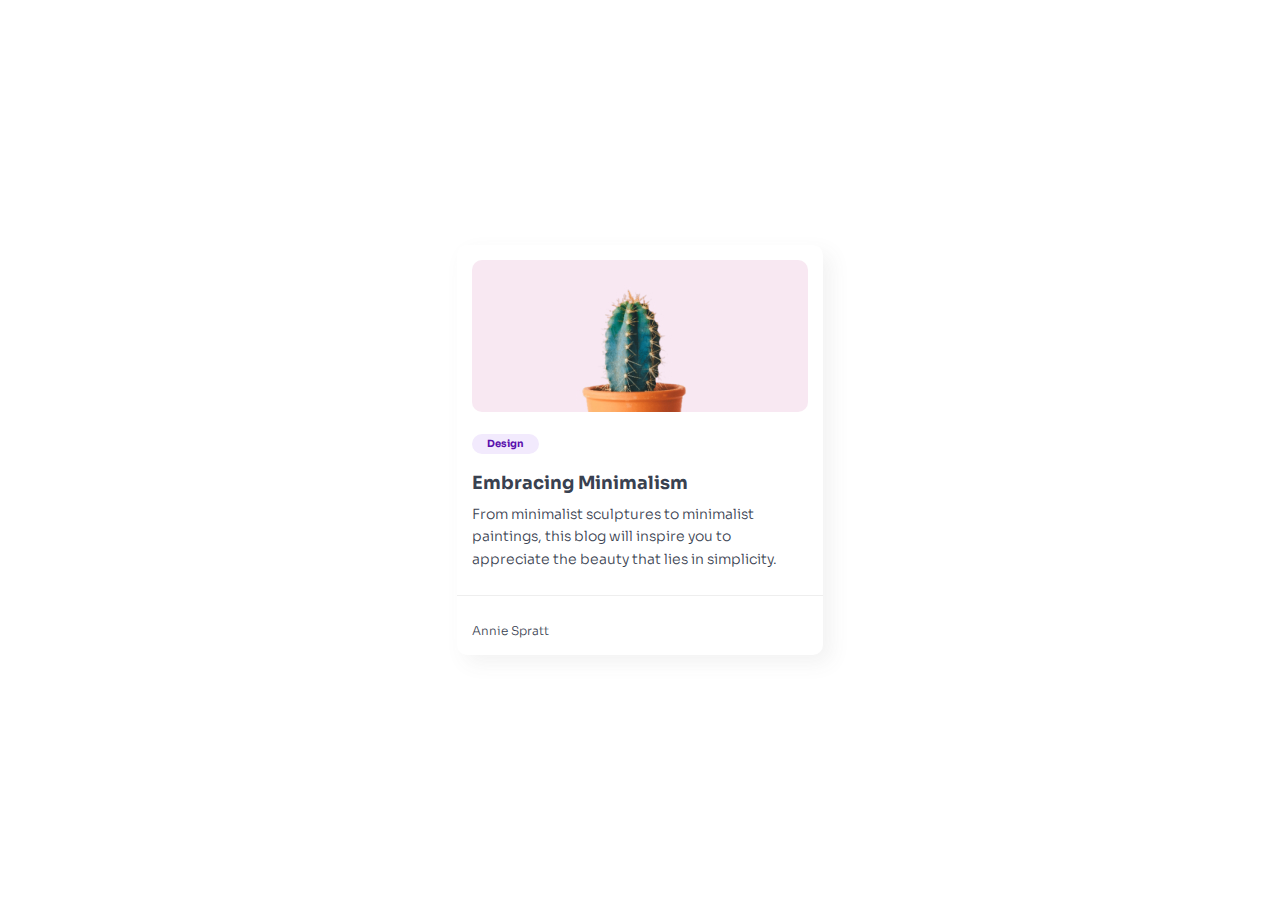
==== index.html @ 07ef3116 "handle files fixed" ====
<!DOCTYPE html>
<html lang="en">
  <head>
    <meta charset="UTF-8" />
    <meta name="viewport" content="width=device-width, initial-scale=1.0" />
    <link rel="stylesheet" href="public/style.css" />
    
    <!-- FONT -->
    <link rel="preconnect" href="https://fonts.googleapis.com" />
    <link rel="preconnect" href="https://fonts.gstatic.com" crossorigin />
    <link
      href="https://fonts.googleapis.com/css2?family=Inter:opsz,wght@14..32,100..900&family=Outfit:wght@100..900&family=Sora:wght@100..800&display=swap"
      rel="stylesheet"
    />
    
    <title>Minimal Blog Card</title>
  </head>
  <body>
    <div class="card">
      <div class="card-content">
        <img src="../public/img/Cactus.jpg" alt="" />
        <div class="category">
          Design
        </div>
        <h2>Embracing Minimalism</h2>
        <p>
          From minimalist sculptures to minimalist paintings, this blog will
          inspire you to appreciate the beauty that lies in simplicity.
        </p>
      </div>
      <hr />
      <div class="card-footer">
        <p>Annie Spratt</p>
      </div>
    </div>
  </body>
</html>
---- public/style.css ----
html, body {
    height: 100%;
    margin: 0;
    font-family: "Sora", serif;
    line-height: 1.6;
}

body {
    display: flex;
    flex-direction: column;
    justify-content: center;
    align-items: center;
}

.card{
    
    display: flex;
    flex-direction: column;
    width: min-content;
    margin: 10px;
    border: none;
    border-radius: 10px;
    box-shadow: 8px 8px 20px 0px rgba(85, 85, 85, 0.08);
}

hr {
    margin: 10px 0;
    border: 0;
    border-top: 1px solid #eee;
}

img {
    border-radius: 10px;
}

.card-content, .card-footer {
    margin: 15px;
}

.card-footer p{
    font-size: 12px;
}

p {
    margin: 0;
    font-size: 14px;
    font-weight: 300;
    color: #394150;
}

h2 {
    margin-bottom: 5px;
    margin-top: 10px;
    font-size: 18px;
    color: #394150;
}

.category {
    background-color: #F2EAFD;
    width: fit-content;
    border-radius: 20px;
    color: #5a11ad;
    margin: 15px 0;
    font-size: 10px;
    font-weight: bold;
    padding: 2px 15px;
}
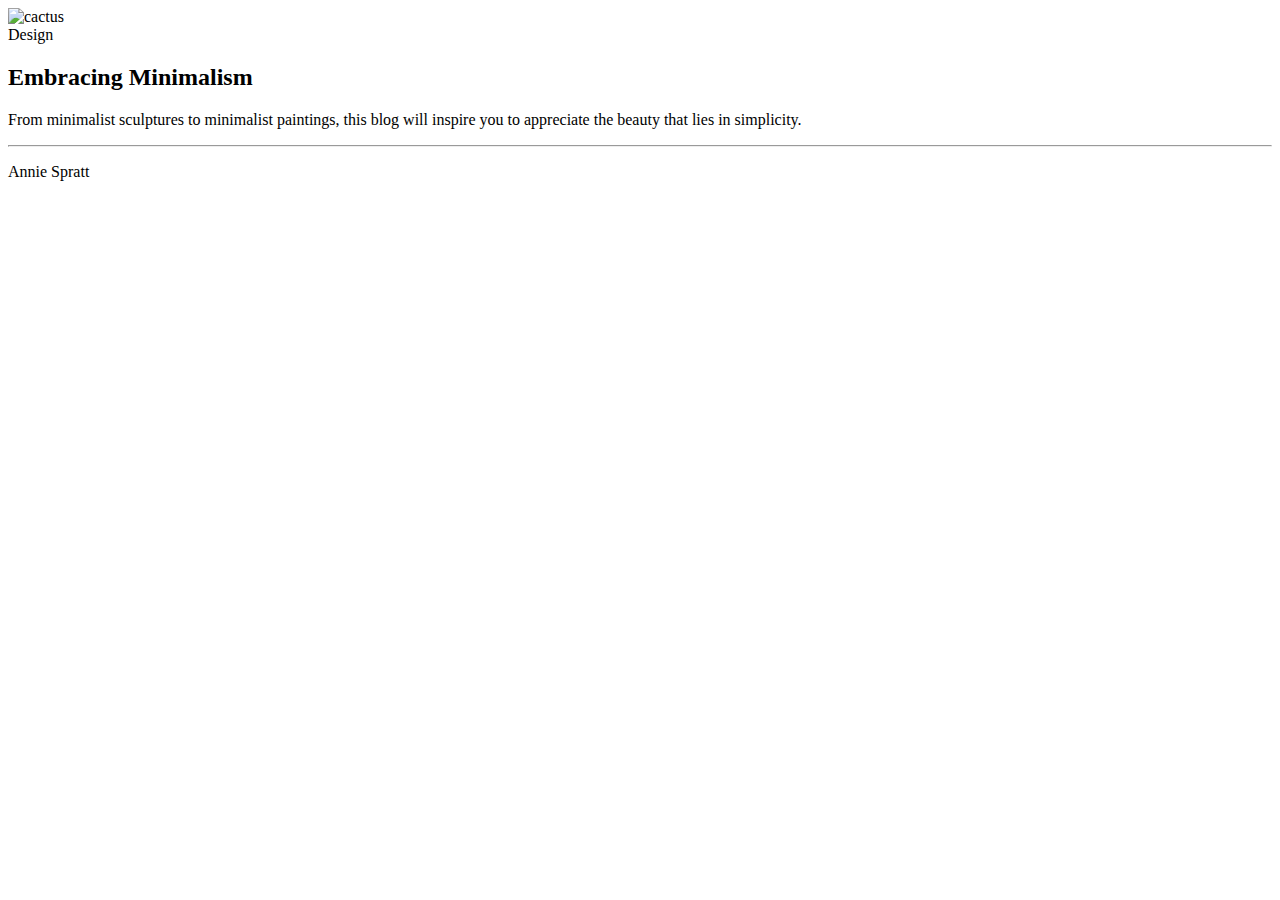
==== commit 95f72af2: "handle files fixed v2" ====
--- a/index.html
+++ b/index.html
@@ -3,7 +3,8 @@
   <head>
     <meta charset="UTF-8" />
     <meta name="viewport" content="width=device-width, initial-scale=1.0" />
-    <link rel="stylesheet" href="public/style.css" />
+    <meta name="description" content="A minimalist blog card showcasing the beauty of simplicity in design." />
+    <link rel="stylesheet" href="/style.css" />
     
     <!-- FONT -->
     <link rel="preconnect" href="https://fonts.googleapis.com" />
@@ -16,9 +17,9 @@
     <title>Minimal Blog Card</title>
   </head>
   <body>
-    <div class="card">
+    <article class="card">
       <div class="card-content">
-        <img src="../public/img/Cactus.jpg" alt="" />
+        <img src="/img/Cactus.jpg" alt="cactus" />
         <div class="category">
           Design
         </div>
@@ -32,6 +33,6 @@
       <div class="card-footer">
         <p>Annie Spratt</p>
       </div>
-    </div>
+    </article>
   </body>
 </html>
